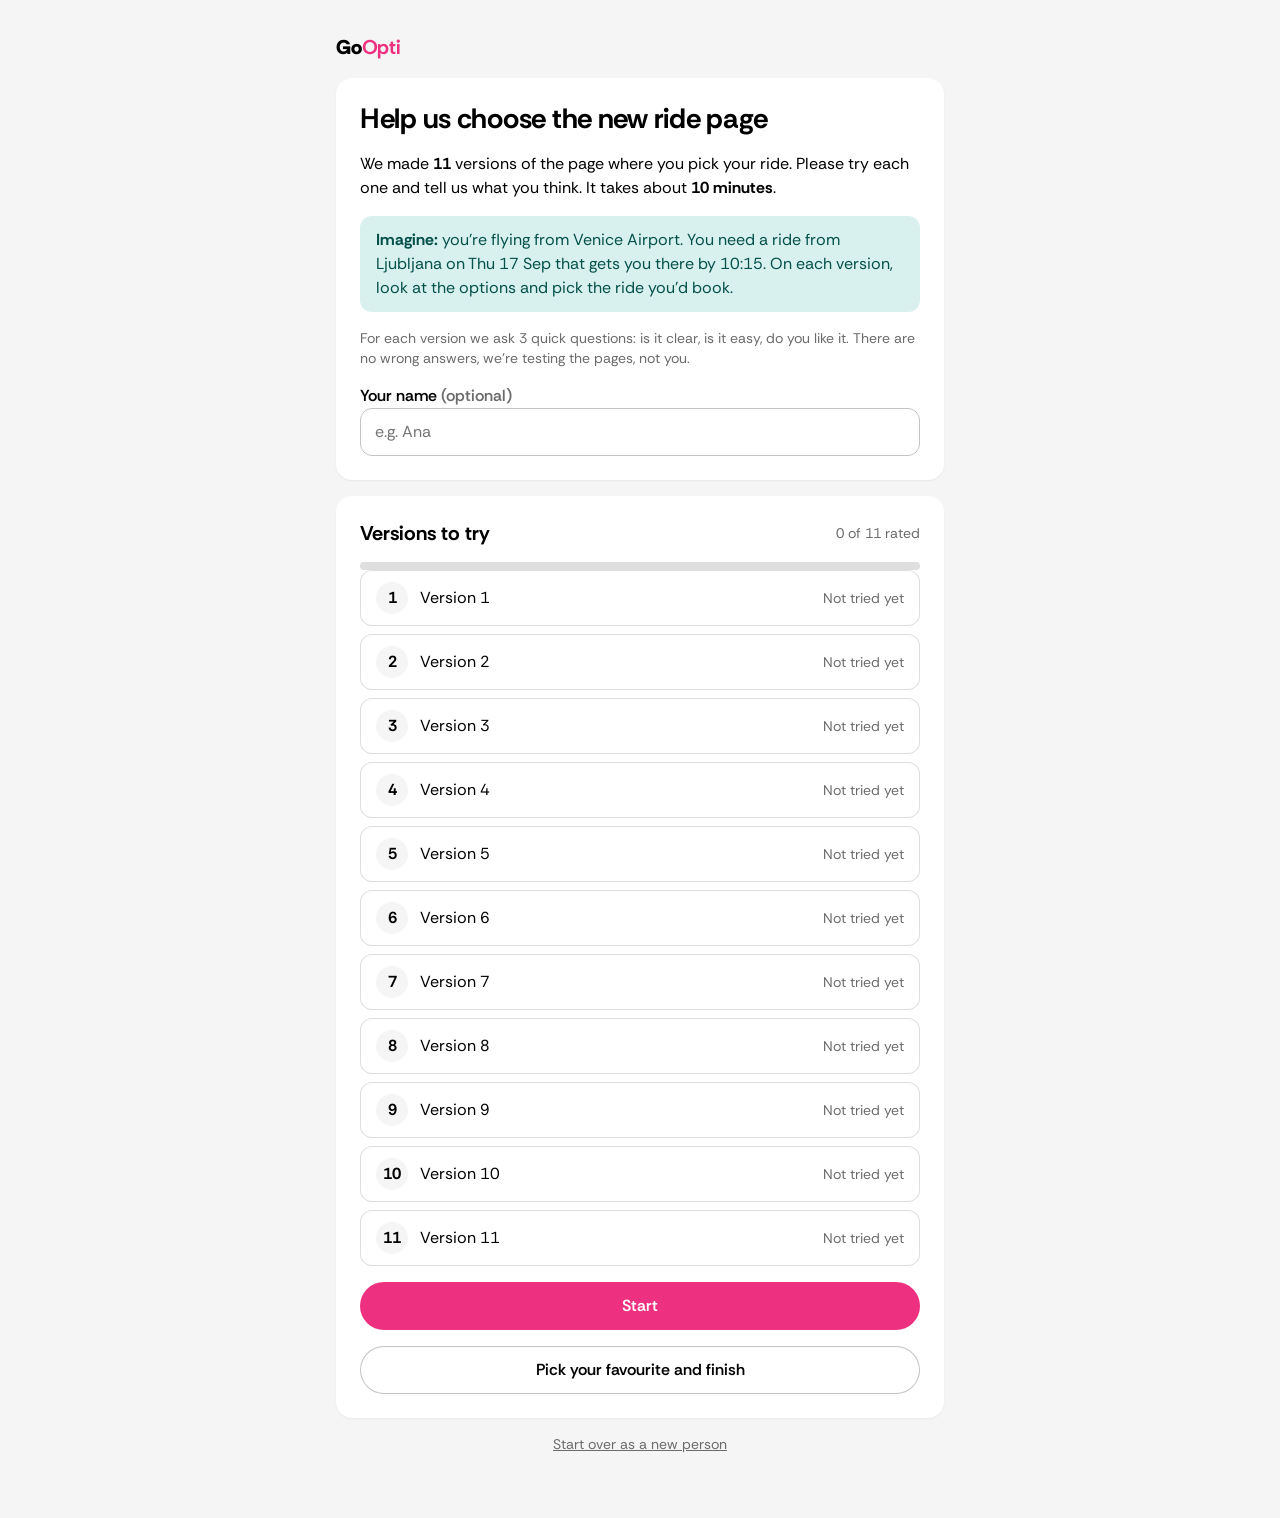
==== done.html @ c129b835 "Offer page survey: prototypes, rating flow, results page Co-Authored-By: Claude Opus 5.5 <noreply@an" ====
<!doctype html>
<html lang="en">
<head>
<meta charset="utf-8">
<meta name="viewport" content="width=device-width, initial-scale=1, viewport-fit=cover">
<title>Your favourite · GoOpti survey</title>
<link rel="preconnect" href="https://fonts.googleapis.com">
<link href="https://fonts.googleapis.com/css2?family=Rethink+Sans:wght@400;600;700;800&display=swap" rel="stylesheet">
<link rel="stylesheet" href="survey.css">
</head>
<body>
<main class="wrap stack">
  <div class="logo">Go<b>Opti</b></div>

  <form class="card stack" id="form">
    <h1 class="h1">Last question</h1>
    <p>If you had to book on one of these pages, which would you pick? Tap a version to look at it again.</p>
    <ol class="plist" id="list"></ol>
    <div>
      <label class="q__label" for="why">Why this one? <span class="muted">(optional)</span></label>
      <textarea id="why"></textarea>
    </div>
    <p class="small" id="err" style="color:var(--error)" hidden>Please pick one version.</p>
    <button class="btn btn--block" type="submit" id="submit">Finish</button>
    <a class="btn btn--ghost btn--block" href="index.html">Back to all versions</a>
  </form>

  <section class="card stack" id="thanks" hidden>
    <h1 class="h1">Thank you! 🙌</h1>
    <p>Your answers are saved. You can close this page.</p>
    <a class="btn btn--ghost btn--block" href="index.html">Change my answers</a>
  </section>
</main>
<script src="survey.js"></script>
<script>
(function () {
  const m = SV.me();
  const rated = m.order.filter(n => m.done[n]);
  if (rated.length < 2) { location.replace('index.html'); return; }

  document.getElementById('list').innerHTML = rated.map(n => {
    const i = m.order.indexOf(n) + 1;
    return '<li style="display:flex;gap:8px"><label class="fav" style="flex:1;display:flex;align-items:center;gap:12px;padding:12px 16px;border-radius:12px;background:#fff;box-shadow:inset 0 0 0 1px var(--border);cursor:pointer">' +
      '<input type="radio" name="fav" value="' + SV.esc(n) + '"' + (m.fav === n ? ' checked' : '') + ' style="width:20px;height:20px;accent-color:var(--brand)">' +
      '<span class="num" style="width:32px;height:32px;border-radius:999px;display:inline-flex;align-items:center;justify-content:center;background:var(--bg-muted);font-weight:700">' + i + '</span>' +
      '<span>Version ' + i + '</span></label>' +
      '<a class="btn btn--ghost" style="padding:0 16px" href="proto.html?v=' + encodeURIComponent(n) + '" aria-label="Look at version ' + i + ' again">View</a></li>';
  }).join('');

  const form = document.getElementById('form'), err = document.getElementById('err'), submit = document.getElementById('submit');
  form.addEventListener('change', () => { err.hidden = true; });
  form.addEventListener('submit', async e => {
    e.preventDefault();
    const r = form.querySelector('input[name=fav]:checked');
    if (!r) { err.hidden = false; return; }
    submit.disabled = true; submit.textContent = 'Saving…';
    try {
      await SV.saveFavourite(r.value, document.getElementById('why').value.trim());
      form.hidden = true; document.getElementById('thanks').hidden = false; scrollTo(0, 0);
    } catch (x) {
      submit.disabled = false; submit.textContent = 'Try again';
      err.textContent = 'Could not save. Check your connection and try again.'; err.hidden = false;
    }
  });
})();
</script>
</body>
</html>
---- survey.css ----
/* Survey pages. Colours follow the GoOpti UI kit tokens used in prototypes.html. */
:root {
  --brand: #ed3180; --brand-hover: #da0364; --brand-subtle: #fef4f6;
  --teal: #088079; --teal-subtle: #d8f0ee;
  --text: #000; --text-2: #3e3e3e; --text-3: #6b6b6b;
  --bg: #fff; --bg-muted: #f5f5f5; --border: #dedede; --border-strong: #c4c4c4;
  --error: #a61f00; --error-subtle: #ffe5df;
  --radius: 16px;
  color-scheme: light;
}
* { box-sizing: border-box; }
html { -webkit-text-size-adjust: 100%; text-size-adjust: 100%; }
body {
  margin: 0; background: var(--bg-muted); color: var(--text);
  font: 16px/1.5 'Rethink Sans', system-ui, -apple-system, 'Segoe UI', sans-serif;
}
h1, h2, h3, p { margin: 0; }
button { font: inherit; color: inherit; }
a { color: inherit; }

.wrap { max-width: 640px; margin: 0 auto; padding: 32px 16px 64px; }
.card { background: var(--bg); border-radius: var(--radius); padding: 24px; box-shadow: 0 1px 2px rgba(0,0,0,.06); }
.stack > * + * { margin-top: 16px; }
.logo { font-weight: 800; font-size: 20px; letter-spacing: -.01em; }
.logo b { color: var(--brand); }
.h1 { font-size: 28px; line-height: 34px; font-weight: 700; letter-spacing: -.01em; }
.h2 { font-size: 20px; line-height: 26px; font-weight: 700; }
.muted { color: var(--text-3); }
.small { font-size: 14px; line-height: 20px; }

.btn {
  display: inline-flex; align-items: center; justify-content: center; gap: 8px;
  min-height: 48px; padding: 0 24px; border-radius: 999px; border: 0; cursor: pointer;
  background: var(--brand); color: #fff; font-weight: 600; text-decoration: none;
}
.btn:hover { background: var(--brand-hover); }
.btn:disabled { background: var(--border); color: var(--text-3); cursor: not-allowed; }
.btn--ghost { background: transparent; color: var(--text); box-shadow: inset 0 0 0 1px var(--border-strong); }
.btn--ghost:hover { background: var(--bg-muted); }
.btn--danger { background: var(--error); }
.btn--danger:hover { background: #7f1800; }
.btn--block { width: 100%; }
:focus-visible { outline: 3px solid var(--brand); outline-offset: 2px; }

.task { background: var(--teal-subtle); color: #04504b; border-radius: 12px; padding: 12px 16px; }

/* the list of prototypes on the start page */
.plist { list-style: none; margin: 0; padding: 0; display: grid; gap: 8px; }
.plist a {
  display: flex; align-items: center; gap: 12px; padding: 12px 16px; border-radius: 12px;
  background: var(--bg); box-shadow: inset 0 0 0 1px var(--border); text-decoration: none;
}
.plist a:hover { box-shadow: inset 0 0 0 1px var(--border-strong); }
.plist .num { width: 32px; height: 32px; border-radius: 999px; display: inline-flex; align-items: center; justify-content: center; background: var(--bg-muted); font-weight: 700; flex-shrink: 0; }
.plist .is-done .num { background: var(--teal); color: #fff; }
.plist .state { margin-left: auto; font-size: 14px; color: var(--text-3); }
.plist .is-done .state { color: var(--teal); font-weight: 600; }
.progress { height: 8px; border-radius: 999px; background: var(--border); overflow: hidden; }
.progress > i { display: block; height: 100%; background: var(--teal); border-radius: inherit; transition: width .3s; }

/* the 1–5 face scale */
.q { border: 0; padding: 0; margin: 0; min-width: 0; }
.q + .q { margin-top: 24px; }
.q__label { font-weight: 600; margin-bottom: 8px; }
.scale { display: grid; grid-template-columns: repeat(5, 1fr); gap: 6px; }
.scale input { position: absolute; opacity: 0; pointer-events: none; }
.scale label {
  display: flex; flex-direction: column; align-items: center; justify-content: center; gap: 2px;
  min-height: 56px; border-radius: 12px; cursor: pointer; background: var(--bg-muted);
  box-shadow: inset 0 0 0 1px transparent; transition: transform .1s, background .15s;
}
.scale label .f { font-size: 26px; line-height: 1; filter: grayscale(.6); opacity: .75; transition: filter .15s, opacity .15s; }
.scale label .d { font-size: 12px; color: var(--text-3); font-weight: 600; }
.scale label:hover .f { filter: none; opacity: 1; }
.scale input:checked + label { background: var(--brand-subtle); box-shadow: inset 0 0 0 2px var(--brand); }
.scale input:checked + label .f { filter: none; opacity: 1; transform: scale(1.12); }
.scale input:focus-visible + label { outline: 3px solid var(--brand); outline-offset: 2px; }
.scale__ends { display: flex; justify-content: space-between; font-size: 12px; color: var(--text-3); margin-top: 4px; }
textarea {
  width: 100%; min-height: 72px; padding: 12px; border-radius: 12px; border: 1px solid var(--border-strong);
  font: inherit; resize: vertical; background: var(--bg);
}
input[type=text] { width: 100%; min-height: 48px; padding: 0 14px; border-radius: 12px; border: 1px solid var(--border-strong); font: inherit; }

/* ---------- prototype page: phone + rating ---------- */
.pp { display: grid; grid-template-columns: auto minmax(320px, 400px); gap: 32px; justify-content: center; align-items: start; padding: 24px 16px 48px; }
.pp__top { grid-column: 1 / -1; display: flex; align-items: center; gap: 16px; max-width: 840px; width: 100%; justify-self: center; }
.pp__top .back { text-decoration: none; font-weight: 600; font-size: 14px; }
.pp__top .step { margin-left: auto; font-size: 14px; color: var(--text-3); font-weight: 600; }
.pp__frame { width: 390px; height: 844px; border: 0; border-radius: 54px; background: var(--bg); box-shadow: 0 0 0 1px var(--border-strong), 0 12px 40px rgba(0,0,0,.12); display: block; }
.pp__side { position: sticky; top: 24px; }
.pp__open { display: none; }
.sheet-x { display: none; }

/* small screens: the prototype fills the screen, the rating opens from a bar at the bottom */
@media (max-width: 860px), (max-height: 900px) and (max-width: 1000px) {
  body.is-proto { overflow: hidden; }
  .pp { display: flex; flex-direction: column; height: 100dvh; padding: 0; gap: 0; }
  .pp__top { padding: 8px 16px; background: var(--bg); border-bottom: 1px solid var(--border); flex-shrink: 0; min-height: 44px; }
  .pp__frame { flex: 1; width: 100%; height: auto; min-height: 0; border-radius: 0; box-shadow: none; }
  .pp__bar { flex-shrink: 0; padding: 10px 16px calc(10px + env(safe-area-inset-bottom)); background: var(--bg); border-top: 1px solid var(--border); display: flex; gap: 12px; align-items: center; }
  .pp__bar .task-mini { font-size: 13px; line-height: 17px; color: var(--text-2); flex: 1; }
  .pp__open { display: inline-flex; flex-shrink: 0; }
  .pp__side {
    position: fixed; inset: auto 0 0 0; z-index: 10; max-height: 88dvh; overflow-y: auto;
    border-radius: 24px 24px 0 0; transform: translateY(105%); transition: transform .28s cubic-bezier(.2,.8,.2,1);
    padding-bottom: calc(24px + env(safe-area-inset-bottom));
  }
  .pp__side.is-open { transform: none; box-shadow: 0 -8px 40px rgba(0,0,0,.2); }
  .scrim { position: fixed; inset: 0; background: rgba(0,0,0,.45); z-index: 9; opacity: 0; pointer-events: none; transition: opacity .2s; }
  .scrim.is-on { opacity: 1; pointer-events: auto; }
  .sheet-x { display: inline-flex; position: absolute; top: 12px; right: 12px; width: 40px; height: 40px; border-radius: 999px; border: 0; background: var(--bg-muted); align-items: center; justify-content: center; cursor: pointer; font-size: 18px; }
  .pp__side .task--side { display: none; }
}
@media (min-width: 861px) and (min-height: 901px), (min-width: 1001px) { .pp__bar, .scrim { display: none; } }

/* ---------- results ---------- */
.wrap--wide { max-width: 1100px; }
.kpis { display: grid; grid-template-columns: repeat(auto-fit, minmax(160px, 1fr)); gap: 12px; }
.kpi { background: var(--bg); border-radius: 12px; padding: 16px; }
.kpi b { display: block; font-size: 28px; line-height: 34px; font-variant-numeric: tabular-nums; }
.table-scroll { overflow-x: auto; -webkit-overflow-scrolling: touch; }
table { width: 100%; border-collapse: collapse; font-variant-numeric: tabular-nums; }
th, td { text-align: left; padding: 10px 8px; border-bottom: 1px solid var(--border); vertical-align: middle; white-space: nowrap; }
th { font-size: 13px; color: var(--text-3); font-weight: 600; }
td.name { white-space: normal; min-width: 160px; }
.bar { display: flex; align-items: center; gap: 8px; min-width: 120px; }
.bar__track { flex: 1; height: 8px; border-radius: 999px; background: var(--bg-muted); overflow: hidden; min-width: 60px; }
.bar__fill { height: 100%; border-radius: inherit; background: var(--teal); }
.bar--overall .bar__fill { background: var(--brand); }
.bar span { width: 30px; text-align: right; font-weight: 600; }
.rank { width: 28px; height: 28px; border-radius: 999px; display: inline-flex; align-items: center; justify-content: center; background: var(--bg-muted); font-weight: 700; font-size: 14px; }
tr:first-child .rank { background: var(--brand); color: #fff; }
.comments { list-style: none; margin: 0; padding: 0; }
.comments li { padding: 10px 0; border-bottom: 1px solid var(--border); }
.comments li:last-child { border-bottom: 0; }
.tag { display: inline-block; padding: 2px 8px; border-radius: 999px; background: var(--bg-muted); font-size: 12px; font-weight: 600; margin-right: 6px; }
.notice { background: #fff7ef; color: #804e00; border-radius: 12px; padding: 12px 16px; font-size: 14px; }
.row-actions { display: flex; flex-wrap: wrap; gap: 12px; }
dialog { border: 0; border-radius: var(--radius); padding: 24px; max-width: 420px; width: calc(100% - 32px); }
dialog::backdrop { background: rgba(0,0,0,.45); }
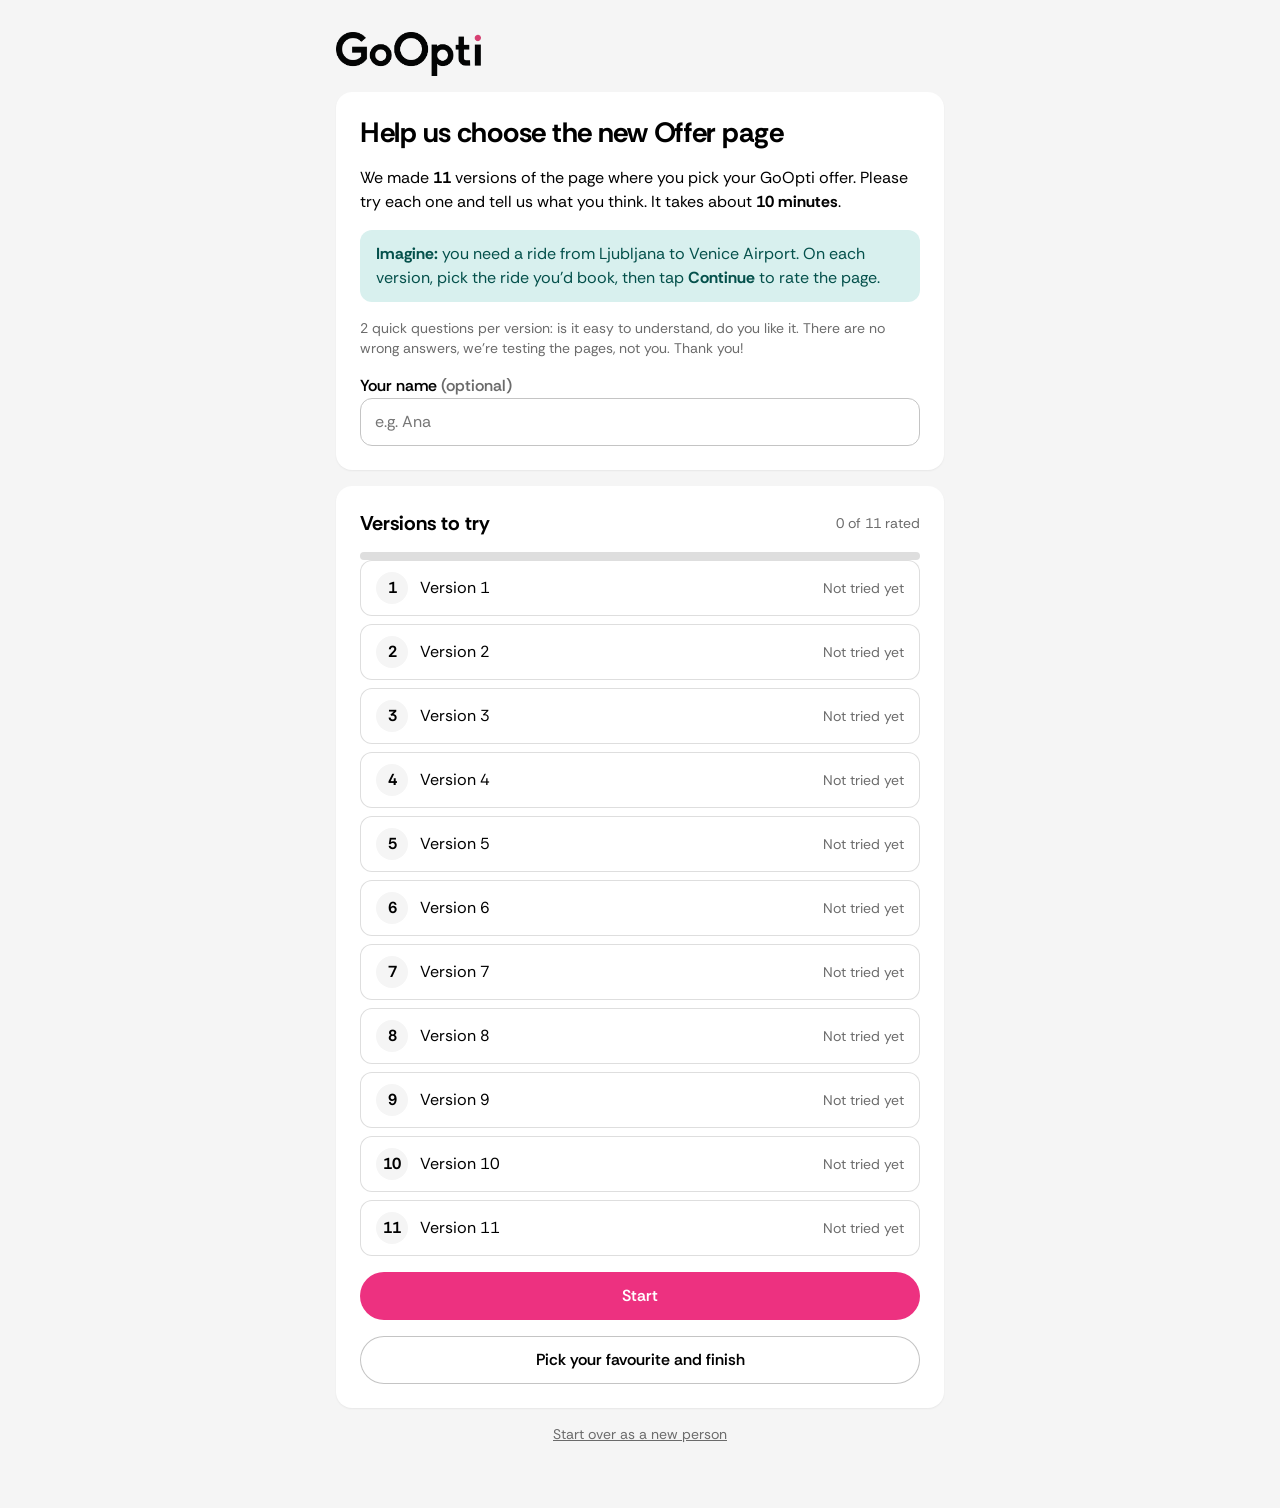
==== commit 0b4b9083: "Two questions: understand GoOpti offers, like it; cache-bust assets Co-Authored-By: Claude Sonnet 5." ====
--- a/done.html
+++ b/done.html
@@ -6,7 +6,7 @@
 <title>Your favourite · GoOpti survey</title>
 <link rel="preconnect" href="https://fonts.googleapis.com">
 <link href="https://fonts.googleapis.com/css2?family=Rethink+Sans:wght@400;600;700;800&display=swap" rel="stylesheet">
-<link rel="stylesheet" href="survey.css">
+<link rel="stylesheet" href="survey.css?v=3">
 </head>
 <body>
 <main class="wrap stack">
@@ -31,7 +31,7 @@
     <a class="btn btn--ghost btn--block" href="index.html">Change my answers</a>
   </section>
 </main>
-<script src="survey.js"></script>
+<script src="survey.js?v=3"></script>
 <script>
 (function () {
   const m = SV.me();
--- a/survey.css
+++ b/survey.css
@@ -82,37 +82,32 @@
 }
 input[type=text] { width: 100%; min-height: 48px; padding: 0 14px; border-radius: 12px; border: 1px solid var(--border-strong); font: inherit; }
 
-/* ---------- prototype page: phone + rating ---------- */
-.pp { display: grid; grid-template-columns: auto minmax(320px, 400px); gap: 32px; justify-content: center; align-items: start; padding: 24px 16px 48px; }
-.pp__top { grid-column: 1 / -1; display: flex; align-items: center; gap: 16px; max-width: 840px; width: 100%; justify-self: center; }
+/* ---------- prototype page: phone + rating popup ---------- */
+body.is-proto { overflow: hidden; }
+.pp { display: flex; flex-direction: column; align-items: center; height: 100dvh; padding: 0; }
+.pp__top { display: flex; align-items: center; gap: 16px; width: 100%; max-width: 640px; padding: 12px 16px; flex-shrink: 0; }
 .pp__top .back { text-decoration: none; font-weight: 600; font-size: 14px; }
 .pp__top .step { margin-left: auto; font-size: 14px; color: var(--text-3); font-weight: 600; }
-.pp__frame { width: 390px; height: 844px; border: 0; border-radius: 54px; background: var(--bg); box-shadow: 0 0 0 1px var(--border-strong), 0 12px 40px rgba(0,0,0,.12); display: block; }
-.pp__side { position: sticky; top: 24px; }
-.pp__open { display: none; }
-.sheet-x { display: none; }
+.pp__frame { width: 390px; max-width: 100%; height: 844px; max-height: calc(100dvh - 64px); border: 0; border-radius: 54px; background: var(--bg); box-shadow: 0 0 0 1px var(--border-strong), 0 12px 40px rgba(0,0,0,.12); display: block; }
 
-/* small screens: the prototype fills the screen, the rating opens from a bar at the bottom */
-@media (max-width: 860px), (max-height: 900px) and (max-width: 1000px) {
-  body.is-proto { overflow: hidden; }
-  .pp { display: flex; flex-direction: column; height: 100dvh; padding: 0; gap: 0; }
-  .pp__top { padding: 8px 16px; background: var(--bg); border-bottom: 1px solid var(--border); flex-shrink: 0; min-height: 44px; }
-  .pp__frame { flex: 1; width: 100%; height: auto; min-height: 0; border-radius: 0; box-shadow: none; }
-  .pp__bar { flex-shrink: 0; padding: 10px 16px calc(10px + env(safe-area-inset-bottom)); background: var(--bg); border-top: 1px solid var(--border); display: flex; gap: 12px; align-items: center; }
-  .pp__bar .task-mini { font-size: 13px; line-height: 17px; color: var(--text-2); flex: 1; }
-  .pp__open { display: inline-flex; flex-shrink: 0; }
-  .pp__side {
-    position: fixed; inset: auto 0 0 0; z-index: 10; max-height: 88dvh; overflow-y: auto;
-    border-radius: 24px 24px 0 0; transform: translateY(105%); transition: transform .28s cubic-bezier(.2,.8,.2,1);
-    padding-bottom: calc(24px + env(safe-area-inset-bottom));
-  }
+/* the rating opens over the prototype when Continue is tapped */
+.scrim { position: fixed; inset: 0; background: rgba(0,0,0,.5); z-index: 9; opacity: 0; visibility: hidden; transition: opacity .2s, visibility .2s; }
+.scrim.is-on { opacity: 1; visibility: visible; }
+.pp__side {
+  position: fixed; z-index: 10; left: 50%; top: 50%; width: min(440px, calc(100% - 32px)); max-height: calc(100dvh - 32px); overflow-y: auto;
+  transform: translate(-50%, -46%) scale(.97); opacity: 0; visibility: hidden; transition: transform .22s cubic-bezier(.2,.8,.2,1), opacity .2s, visibility .2s;
+}
+.pp__side.is-open { transform: translate(-50%, -50%); opacity: 1; visibility: visible; box-shadow: 0 24px 80px rgba(0,0,0,.3); }
+.sheet-x { position: absolute; top: 12px; right: 12px; width: 40px; height: 40px; border-radius: 999px; border: 0; background: var(--bg-muted); display: inline-flex; align-items: center; justify-content: center; cursor: pointer; font-size: 18px; }
+.pp__side h1 { padding-right: 48px; }
+
+/* small screens: the prototype fills the screen and the rating is a bottom sheet */
+@media (max-width: 600px), (max-height: 700px) {
+  .pp__top { padding: 8px 16px; background: var(--bg); border-bottom: 1px solid var(--border); min-height: 44px; max-width: none; }
+  .pp__frame { flex: 1; width: 100%; height: auto; max-height: none; min-height: 0; border-radius: 0; box-shadow: none; }
+  .pp__side { left: 0; top: auto; bottom: 0; width: 100%; max-height: 88dvh; border-radius: 24px 24px 0 0; transform: translateY(105%); padding-bottom: calc(24px + env(safe-area-inset-bottom)); }
   .pp__side.is-open { transform: none; box-shadow: 0 -8px 40px rgba(0,0,0,.2); }
-  .scrim { position: fixed; inset: 0; background: rgba(0,0,0,.45); z-index: 9; opacity: 0; pointer-events: none; transition: opacity .2s; }
-  .scrim.is-on { opacity: 1; pointer-events: auto; }
-  .sheet-x { display: inline-flex; position: absolute; top: 12px; right: 12px; width: 40px; height: 40px; border-radius: 999px; border: 0; background: var(--bg-muted); align-items: center; justify-content: center; cursor: pointer; font-size: 18px; }
-  .pp__side .task--side { display: none; }
 }
-@media (min-width: 861px) and (min-height: 901px), (min-width: 1001px) { .pp__bar, .scrim { display: none; } }
 
 /* ---------- results ---------- */
 .wrap--wide { max-width: 1100px; }
@@ -139,3 +134,7 @@
 .row-actions { display: flex; flex-wrap: wrap; gap: 12px; }
 dialog { border: 0; border-radius: var(--radius); padding: 24px; max-width: 420px; width: calc(100% - 32px); }
 dialog::backdrop { background: rgba(0,0,0,.45); }
+
+.logo-img { display: block; height: 44px; width: auto; }
+
+.pp__side:focus { outline: none; }
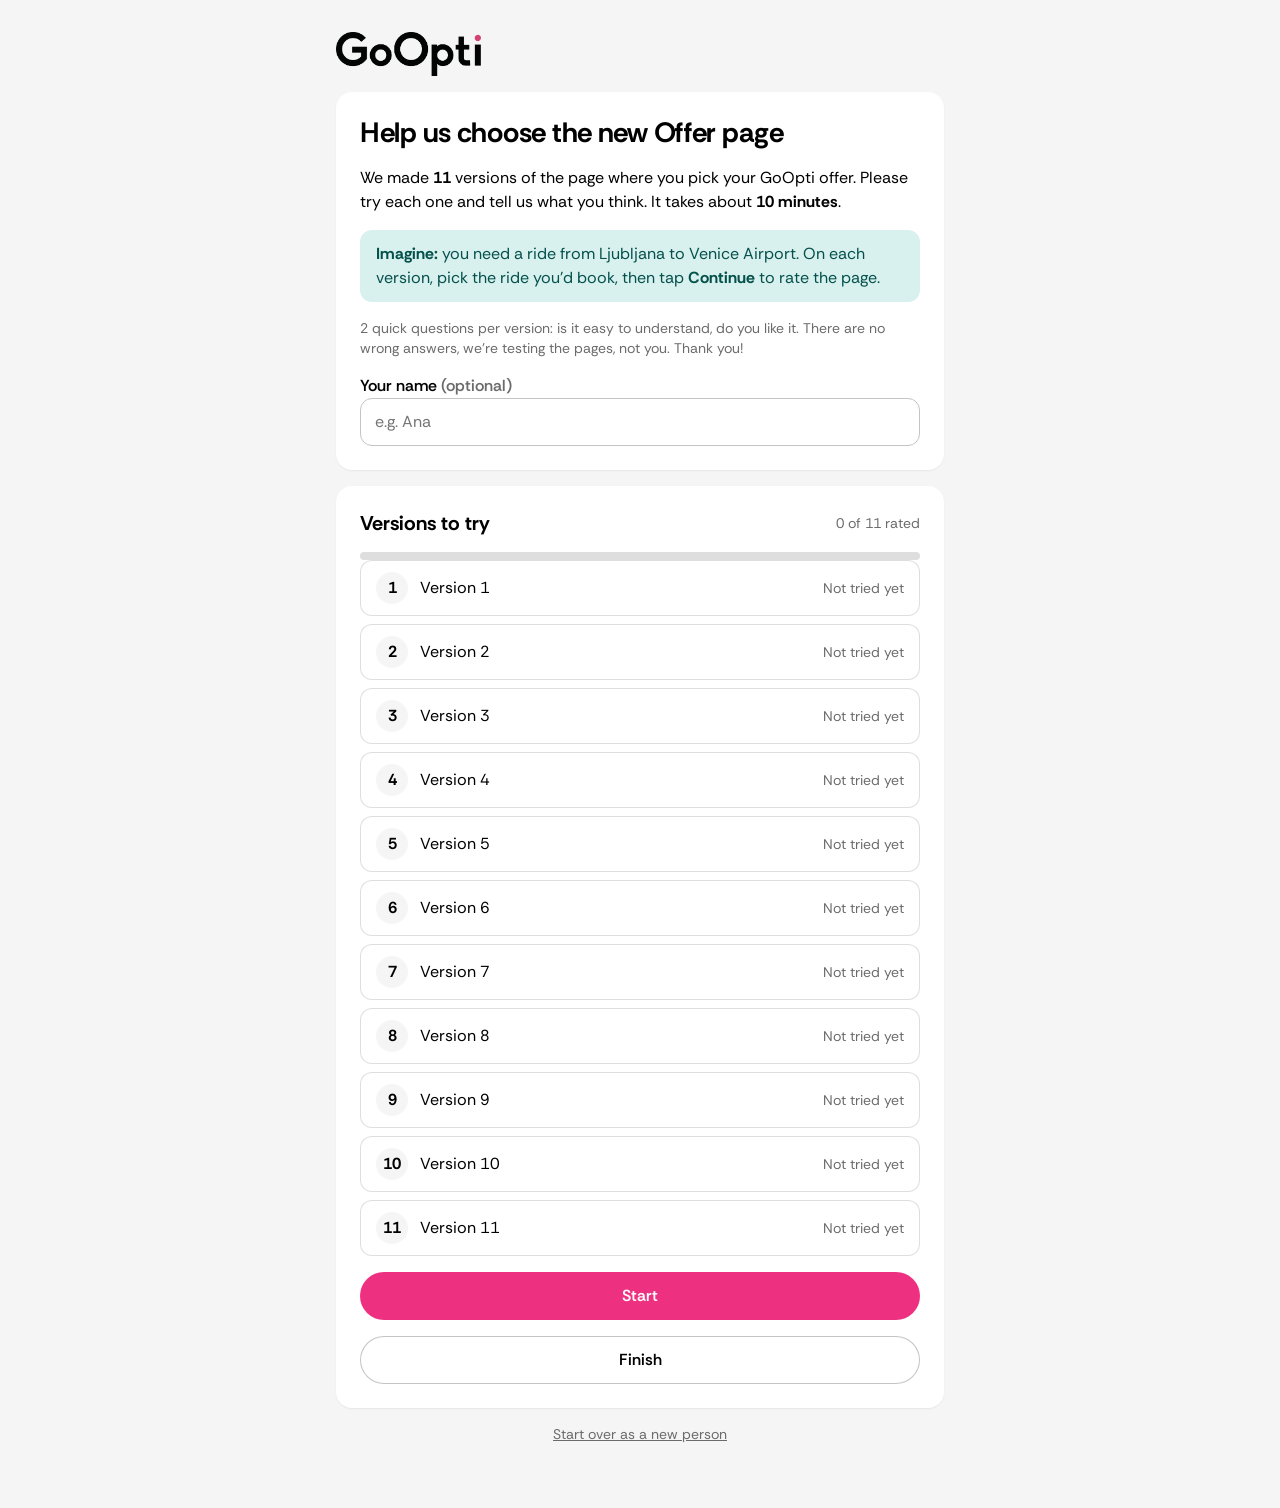
==== commit 1c91bb00: "Last page: comment and Submit only; drop favourite from results Co-Authored-By: Claude Sonnet 5.5 <n" ====
--- a/done.html
+++ b/done.html
@@ -3,25 +3,23 @@
 <head>
 <meta charset="utf-8">
 <meta name="viewport" content="width=device-width, initial-scale=1, viewport-fit=cover">
-<title>Your favourite · GoOpti survey</title>
+<title>Almost done · GoOpti survey</title>
 <link rel="preconnect" href="https://fonts.googleapis.com">
 <link href="https://fonts.googleapis.com/css2?family=Rethink+Sans:wght@400;600;700;800&display=swap" rel="stylesheet">
-<link rel="stylesheet" href="survey.css?v=3">
+<link rel="stylesheet" href="survey.css?v=4">
 </head>
 <body>
 <main class="wrap stack">
   <div class="logo">Go<b>Opti</b></div>
 
   <form class="card stack" id="form">
-    <h1 class="h1">Last question</h1>
-    <p>If you had to book on one of these pages, which would you pick? Tap a version to look at it again.</p>
-    <ol class="plist" id="list"></ol>
+    <h1 class="h1">Almost done</h1>
     <div>
-      <label class="q__label" for="why">Why this one? <span class="muted">(optional)</span></label>
-      <textarea id="why"></textarea>
+      <label class="q__label" for="why">Anything else you'd like to tell us? <span class="muted">(optional)</span></label>
+      <textarea id="why" placeholder="Which version did you like best, what could be better…"></textarea>
     </div>
-    <p class="small" id="err" style="color:var(--error)" hidden>Please pick one version.</p>
-    <button class="btn btn--block" type="submit" id="submit">Finish</button>
+    <p class="small" id="err" style="color:var(--error)" hidden></p>
+    <button class="btn btn--block" type="submit" id="submit">Submit</button>
     <a class="btn btn--ghost btn--block" href="index.html">Back to all versions</a>
   </form>
 
@@ -31,31 +29,18 @@
     <a class="btn btn--ghost btn--block" href="index.html">Change my answers</a>
   </section>
 </main>
-<script src="survey.js?v=3"></script>
+<script src="survey.js?v=4"></script>
 <script>
 (function () {
   const m = SV.me();
-  const rated = m.order.filter(n => m.done[n]);
-  if (rated.length < 2) { location.replace('index.html'); return; }
-
-  document.getElementById('list').innerHTML = rated.map(n => {
-    const i = m.order.indexOf(n) + 1;
-    return '<li style="display:flex;gap:8px"><label class="fav" style="flex:1;display:flex;align-items:center;gap:12px;padding:12px 16px;border-radius:12px;background:#fff;box-shadow:inset 0 0 0 1px var(--border);cursor:pointer">' +
-      '<input type="radio" name="fav" value="' + SV.esc(n) + '"' + (m.fav === n ? ' checked' : '') + ' style="width:20px;height:20px;accent-color:var(--brand)">' +
-      '<span class="num" style="width:32px;height:32px;border-radius:999px;display:inline-flex;align-items:center;justify-content:center;background:var(--bg-muted);font-weight:700">' + i + '</span>' +
-      '<span>Version ' + i + '</span></label>' +
-      '<a class="btn btn--ghost" style="padding:0 16px" href="proto.html?v=' + encodeURIComponent(n) + '" aria-label="Look at version ' + i + ' again">View</a></li>';
-  }).join('');
+  if (!m.order.some(n => m.done[n])) { location.replace('index.html'); return; }
 
   const form = document.getElementById('form'), err = document.getElementById('err'), submit = document.getElementById('submit');
-  form.addEventListener('change', () => { err.hidden = true; });
   form.addEventListener('submit', async e => {
     e.preventDefault();
-    const r = form.querySelector('input[name=fav]:checked');
-    if (!r) { err.hidden = false; return; }
-    submit.disabled = true; submit.textContent = 'Saving…';
+    submit.disabled = true; submit.textContent = 'Saving…'; err.hidden = true;
     try {
-      await SV.saveFavourite(r.value, document.getElementById('why').value.trim());
+      await SV.saveFinal(document.getElementById('why').value.trim());
       form.hidden = true; document.getElementById('thanks').hidden = false; scrollTo(0, 0);
     } catch (x) {
       submit.disabled = false; submit.textContent = 'Try again';
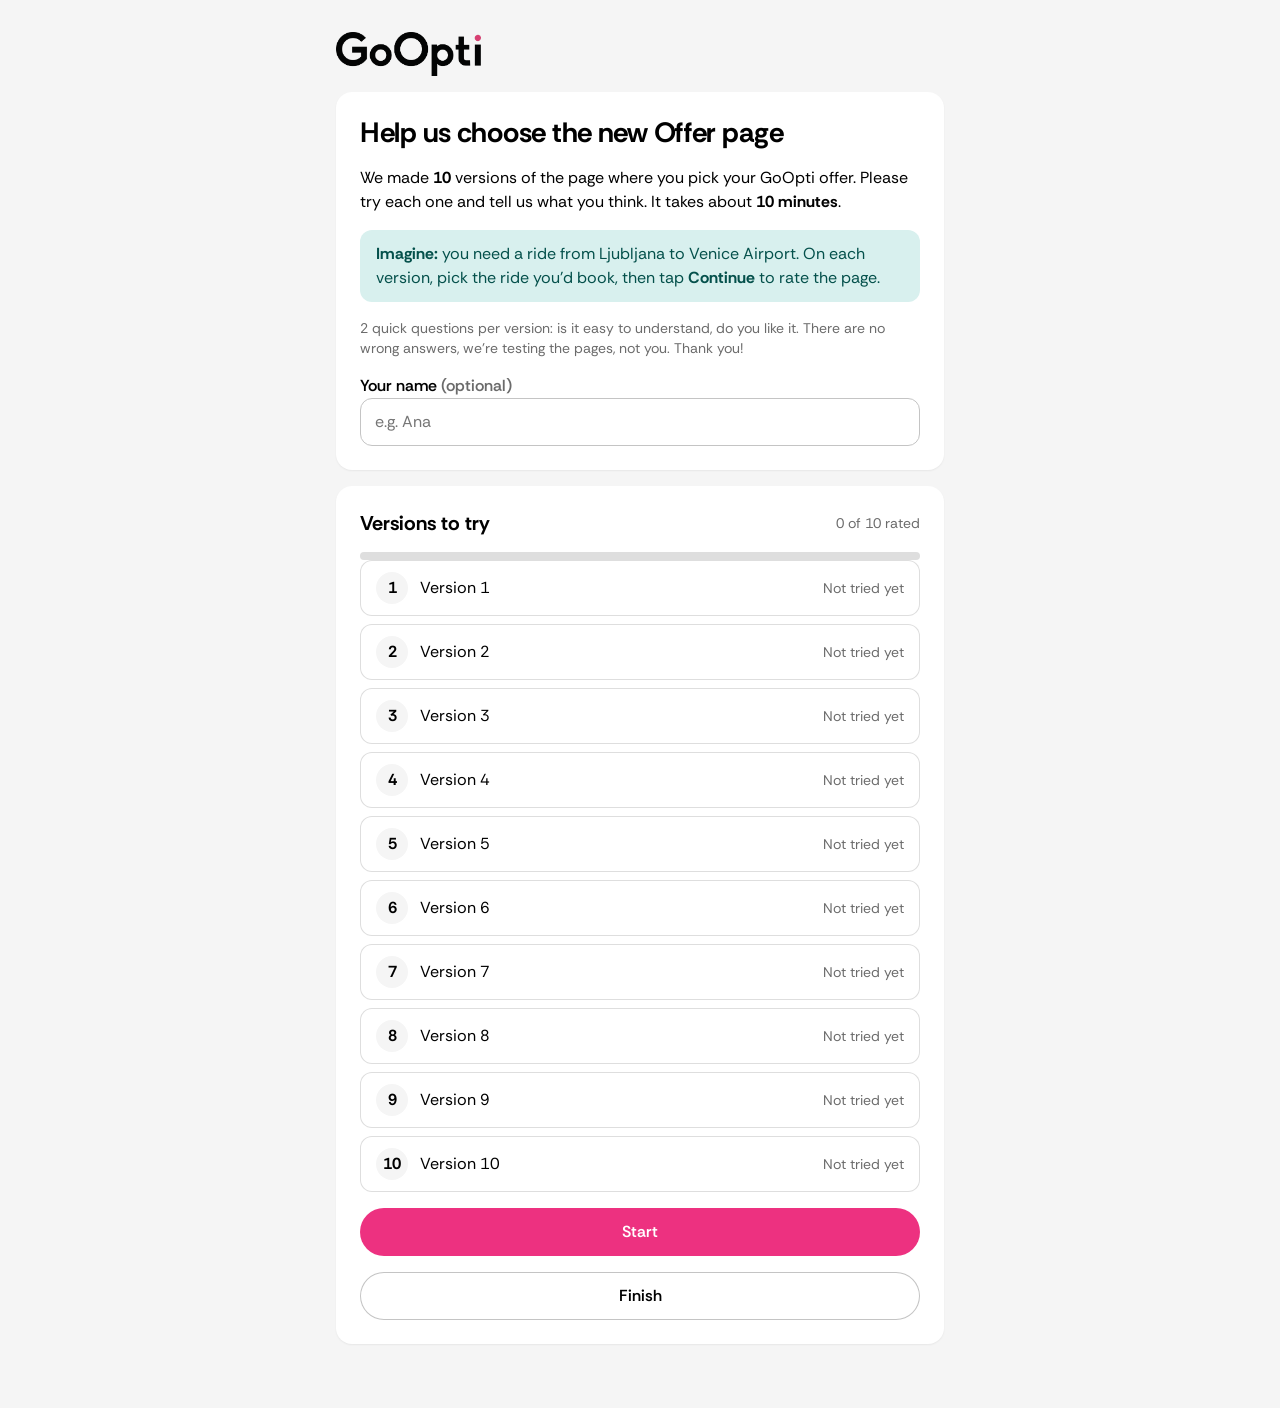
==== commit 850c6ff9: "Remove prototype 7 (tabs on the card); 10 versions remain Co-Authored-By: Claude Sonnet 5.5 <noreply" ====
--- a/done.html
+++ b/done.html
@@ -10,7 +10,7 @@
 </head>
 <body>
 <main class="wrap stack">
-  <div class="logo">Go<b>Opti</b></div>
+  <img class="logo-img" src="logo.png" alt="GoOpti" width="146" height="44">
 
   <form class="card stack" id="form">
     <h1 class="h1">Almost done</h1>
@@ -29,7 +29,7 @@
     <a class="btn btn--ghost btn--block" href="index.html">Change my answers</a>
   </section>
 </main>
-<script src="survey.js?v=4"></script>
+<script src="survey.js?v=6"></script>
 <script>
 (function () {
   const m = SV.me();
